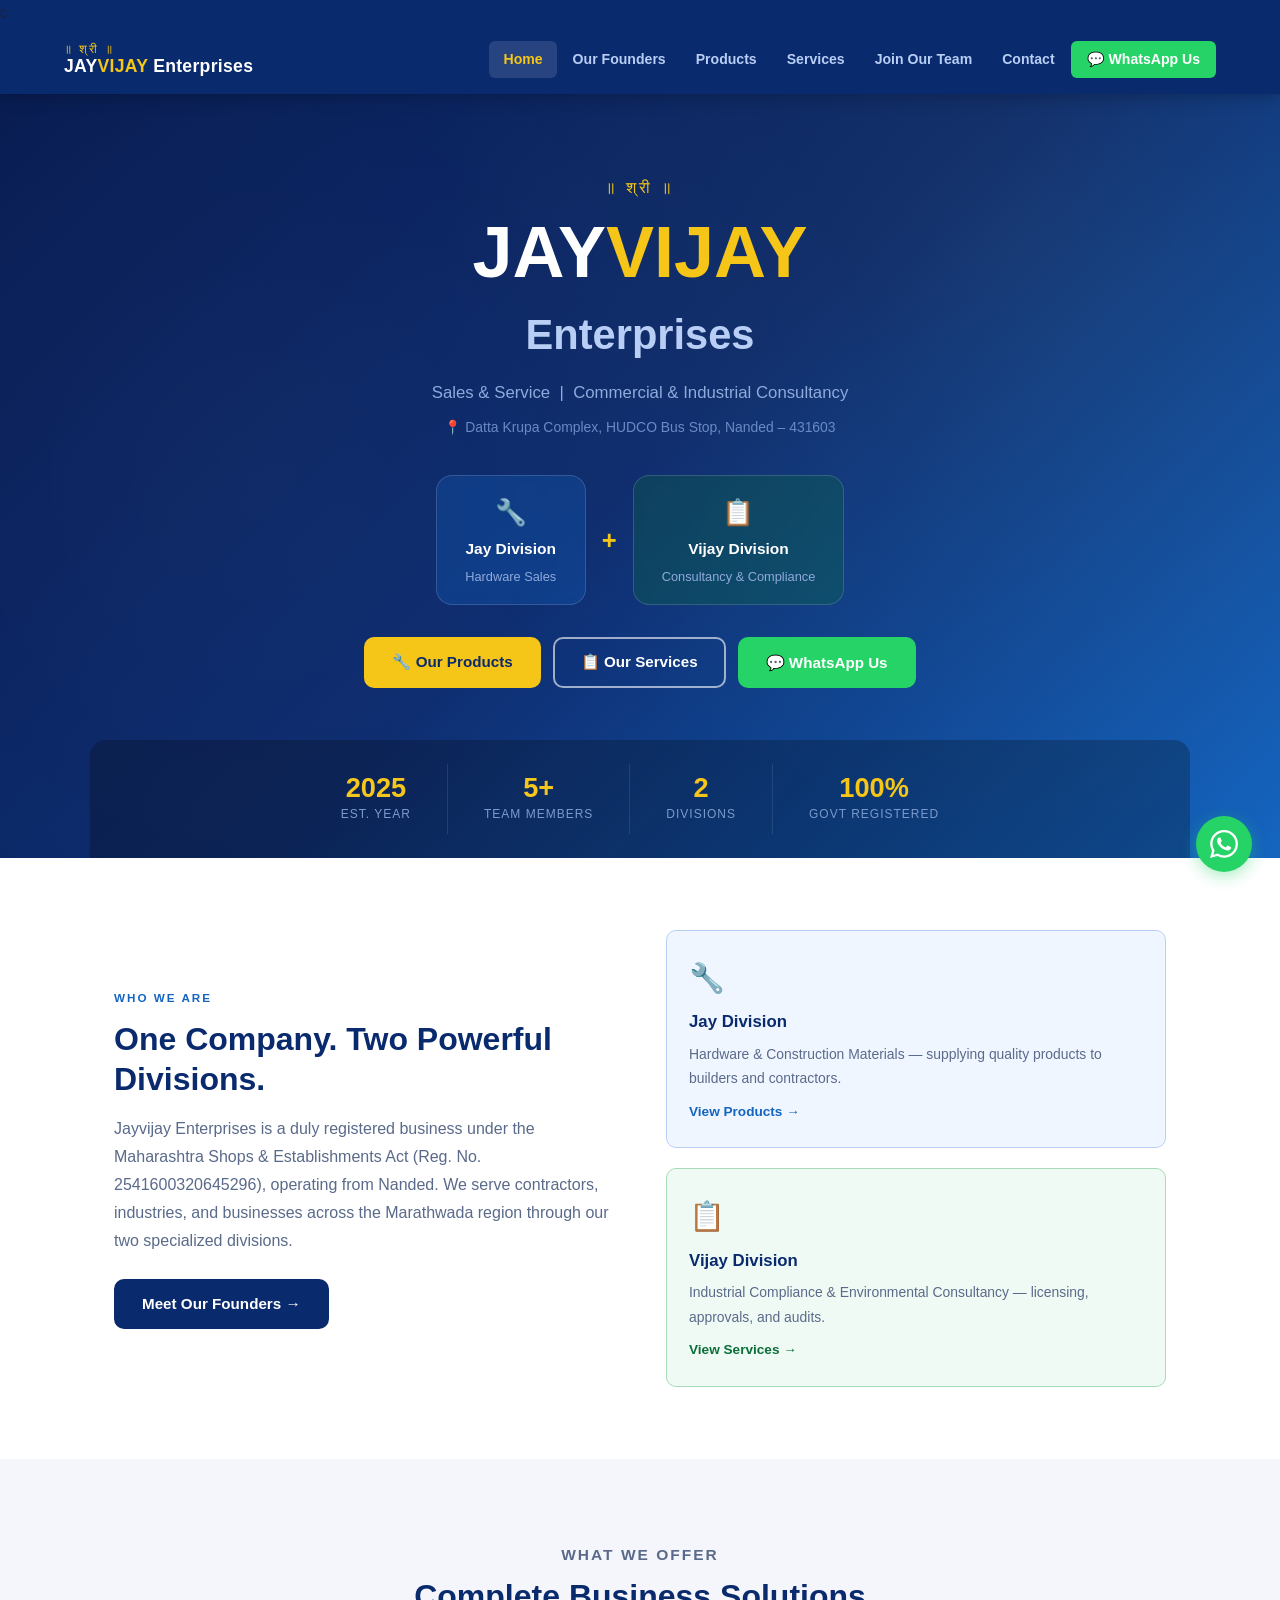
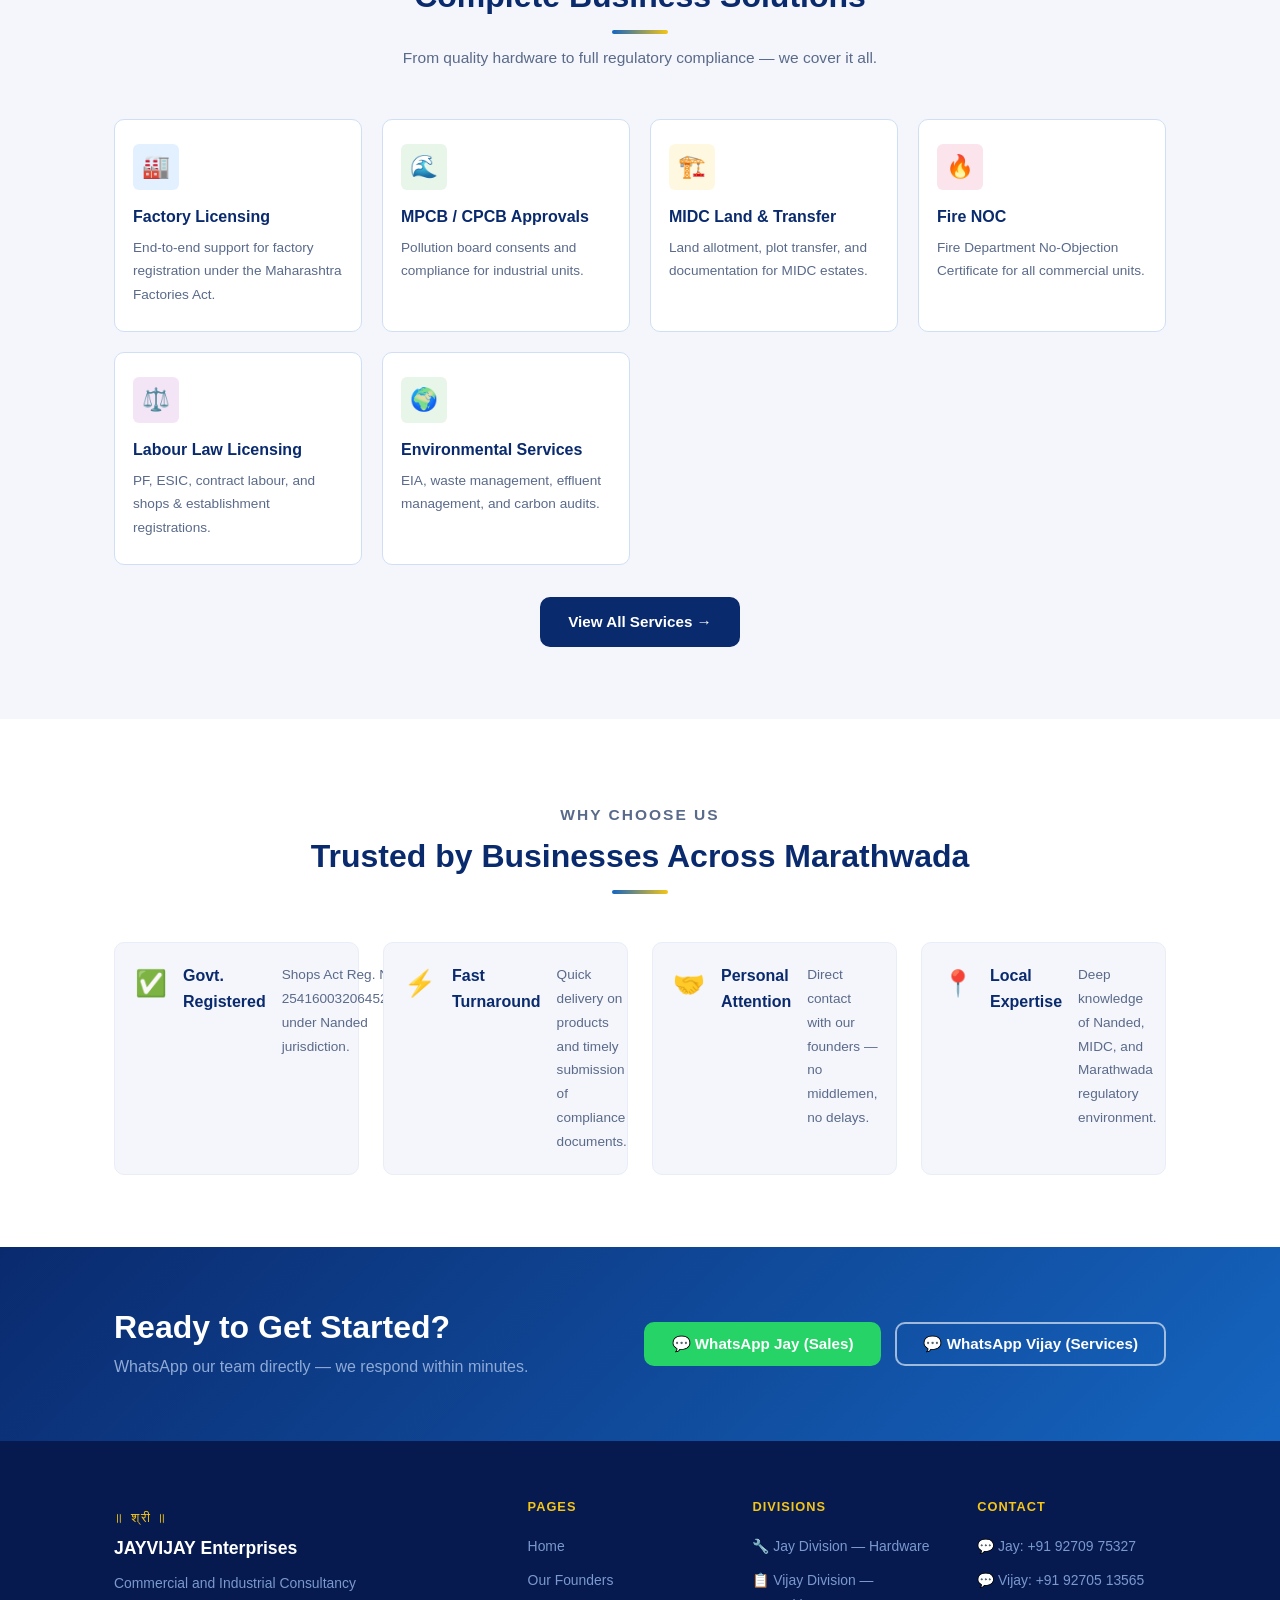
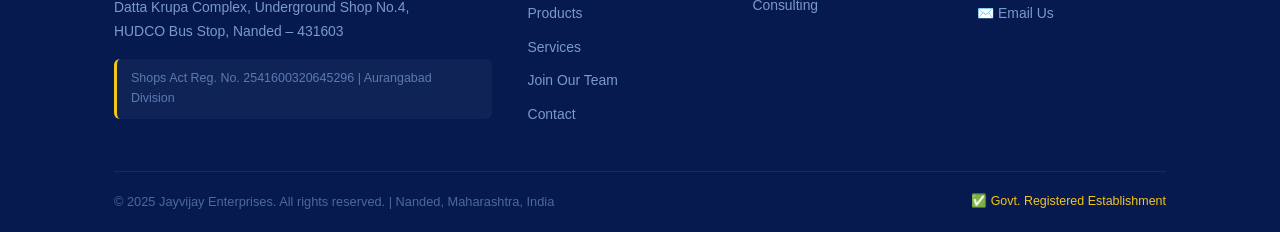
==== index.html @ e8ac36f0 "adding first rough website" ====
<!DOCTYPE html>
<html lang="en">
<head>
  <meta charset="UTF-8" />
  <meta name="viewport" content="width=device-width, initial-scale=1.0" />
  <meta name="description" content="Jayvijay Enterprises — Hardware Sales, Industrial Compliance & Environmental Consultancy in Nanded, Maharashtra." />
  <title>Jayvijay Enterprises | Home</title>
  <link rel="icon" href="assets/images/logo/favicon.ico" />
  <link rel="stylesheet" href="assets/css/global.css" />
  <link rel="stylesheet" href="assets/css/home.css" />
</head>
<body>

  <!-- ══ NAVBAR ══ -->
  <nav class="navbar" role="navigation" aria-label="Main navigation">c
    <div class="navbar__inner">
      <a href="index.html" class="navbar__brand">
        <span class="navbar__shri">॥ श्री ॥</span>
        <span class="navbar__name">JAY<span>VIJAY</span> Enterprises</span>
      </a>
      <div class="navbar__links" id="navLinks">
        <a href="index.html">Home</a>
        <a href="founders.html">Our Founders</a>
        <a href="products.html">Products</a>
        <a href="services.html">Services</a>
        <a href="careers.html">Join Our Team</a>
        <a href="contact.html">Contact</a>
        <a href="contact.html" class="navbar__cta">💬 WhatsApp Us</a>
      </div>
      <button class="navbar__toggle" aria-label="Toggle navigation" aria-expanded="false">
        <span></span><span></span><span></span>
      </button>
    </div>
  </nav>

  <!-- ══ HERO ══ -->
  <section class="hero" aria-label="Hero">
    <div class="hero__bg-pattern" aria-hidden="true"></div>
    <div class="container hero__content">
      <p class="hero__shri">॥ श्री ॥</p>
      <h1 class="hero__title">
        <span class="hero__jay">JAY</span><span class="hero__vijay">VIJAY</span><br>
        <span class="hero__ent">Enterprises</span>
      </h1>
      <p class="hero__sub">Sales &amp; Service &nbsp;|&nbsp; Commercial &amp; Industrial Consultancy</p>
      <p class="hero__location">📍 Datta Krupa Complex, HUDCO Bus Stop, Nanded – 431603</p>

      <!-- Divisions -->
      <div class="hero__divisions">
        <div class="hero__div hero__div--jay">
          <span class="div-icon">🔧</span>
          <strong>Jay Division</strong>
          <p>Hardware Sales</p>
        </div>
        <div class="hero__div-sep">+</div>
        <div class="hero__div hero__div--vijay">
          <span class="div-icon">📋</span>
          <strong>Vijay Division</strong>
          <p>Consultancy &amp; Compliance</p>
        </div>
      </div>

      <div class="hero__btns">
        <a href="products.html" class="btn btn-primary">🔧 Our Products</a>
        <a href="services.html" class="btn btn-outline">📋 Our Services</a>
        <button class="btn btn-wa" onclick="openWhatsApp('main')">💬 WhatsApp Us</button>
      </div>
    </div>

    <div class="hero__stats container">
      <div class="stat-item">
        <span class="stat-num">2025</span>
        <span class="stat-lbl">Est. Year</span>
      </div>
      <div class="stat-item">
        <span class="stat-num">5+</span>
        <span class="stat-lbl">Team Members</span>
      </div>
      <div class="stat-item">
        <span class="stat-num">2</span>
        <span class="stat-lbl">Divisions</span>
      </div>
      <div class="stat-item">
        <span class="stat-num">100%</span>
        <span class="stat-lbl">Govt Registered</span>
      </div>
    </div>
  </section>

  <!-- ══ ABOUT STRIP ══ -->
  <section class="about-strip">
    <div class="container about-strip__inner">
      <div class="about-strip__text fade-in">
        <p class="about-strip__label">WHO WE ARE</p>
        <h2>One Company. Two Powerful Divisions.</h2>
        <p class="text-muted mt-2">Jayvijay Enterprises is a duly registered business under the Maharashtra Shops &amp; Establishments Act (Reg. No. 2541600320645296), operating from Nanded. We serve contractors, industries, and businesses across the Marathwada region through our two specialized divisions.</p>
        <a href="founders.html" class="btn btn-navy mt-3">Meet Our Founders →</a>
      </div>
      <div class="about-strip__cards fade-in">
        <div class="div-card div-card--jay">
          <div class="div-card__icon">🔧</div>
          <h3>Jay Division</h3>
          <p>Hardware &amp; Construction Materials — supplying quality products to builders and contractors.</p>
          <a href="products.html" class="div-card__link">View Products →</a>
        </div>
        <div class="div-card div-card--vijay">
          <div class="div-card__icon">📋</div>
          <h3>Vijay Division</h3>
          <p>Industrial Compliance &amp; Environmental Consultancy — licensing, approvals, and audits.</p>
          <a href="services.html" class="div-card__link">View Services →</a>
        </div>
      </div>
    </div>
  </section>

  <!-- ══ SERVICES OVERVIEW ══ -->
  <section class="svc-overview" style="background: var(--gray-50); padding: var(--section-pad);">
    <div class="container">
      <div class="section-head fade-in">
        <p class="overline">WHAT WE OFFER</p>
        <h2>Complete Business Solutions</h2>
        <div class="section-divider"></div>
        <p>From quality hardware to full regulatory compliance — we cover it all.</p>
      </div>
      <div class="svc-overview__grid">
        <div class="svc-tile fade-in">
          <div class="svc-tile__icon" style="background:#e3f0ff;">🏭</div>
          <h4>Factory Licensing</h4>
          <p>End-to-end support for factory registration under the Maharashtra Factories Act.</p>
        </div>
        <div class="svc-tile fade-in">
          <div class="svc-tile__icon" style="background:#e8f5e9;">🌊</div>
          <h4>MPCB / CPCB Approvals</h4>
          <p>Pollution board consents and compliance for industrial units.</p>
        </div>
        <div class="svc-tile fade-in">
          <div class="svc-tile__icon" style="background:#fff8e1;">🏗️</div>
          <h4>MIDC Land &amp; Transfer</h4>
          <p>Land allotment, plot transfer, and documentation for MIDC estates.</p>
        </div>
        <div class="svc-tile fade-in">
          <div class="svc-tile__icon" style="background:#fce4ec;">🔥</div>
          <h4>Fire NOC</h4>
          <p>Fire Department No-Objection Certificate for all commercial units.</p>
        </div>
        <div class="svc-tile fade-in">
          <div class="svc-tile__icon" style="background:#f3e5f5;">⚖️</div>
          <h4>Labour Law Licensing</h4>
          <p>PF, ESIC, contract labour, and shops &amp; establishment registrations.</p>
        </div>
        <div class="svc-tile fade-in">
          <div class="svc-tile__icon" style="background:#e8f5e9;">🌍</div>
          <h4>Environmental Services</h4>
          <p>EIA, waste management, effluent management, and carbon audits.</p>
        </div>
      </div>
      <div class="text-center mt-4">
        <a href="services.html" class="btn btn-navy">View All Services →</a>
      </div>
    </div>
  </section>

  <!-- ══ WHY US ══ -->
  <section style="padding: var(--section-pad);">
    <div class="container">
      <div class="section-head fade-in">
        <p class="overline">WHY CHOOSE US</p>
        <h2>Trusted by Businesses Across Marathwada</h2>
        <div class="section-divider"></div>
      </div>
      <div class="why-grid">
        <div class="why-item fade-in"><span class="why-icon">✅</span><h4>Govt. Registered</h4><p>Shops Act Reg. No. 2541600320645296 under Nanded jurisdiction.</p></div>
        <div class="why-item fade-in"><span class="why-icon">⚡</span><h4>Fast Turnaround</h4><p>Quick delivery on products and timely submission of compliance documents.</p></div>
        <div class="why-item fade-in"><span class="why-icon">🤝</span><h4>Personal Attention</h4><p>Direct contact with our founders — no middlemen, no delays.</p></div>
        <div class="why-item fade-in"><span class="why-icon">📍</span><h4>Local Expertise</h4><p>Deep knowledge of Nanded, MIDC, and Marathwada regulatory environment.</p></div>
      </div>
    </div>
  </section>

  <!-- ══ CTA BANNER ══ -->
  <section class="cta-banner">
    <div class="container cta-banner__inner">
      <div class="fade-in">
        <h2>Ready to Get Started?</h2>
        <p>WhatsApp our team directly — we respond within minutes.</p>
      </div>
      <div class="cta-banner__btns fade-in">
        <button class="btn btn-wa" onclick="openWhatsApp('jay', 'Hello Jay, I want to enquire about hardware products.')">
          💬 WhatsApp Jay (Sales)
        </button>
        <button class="btn btn-outline" onclick="openWhatsApp('vijay', 'Hello Vijay, I need help with compliance/licensing services.')">
          💬 WhatsApp Vijay (Services)
        </button>
      </div>
    </div>
  </section>

  <!-- ══ FOOTER ══ -->
  <footer class="footer">
    <div class="container">
      <div class="footer__top">
        <div class="footer__brand">
          <p class="shri">॥ श्री ॥</p>
          <h3>JAYVIJAY Enterprises</h3>
          <p>Commercial and Industrial Consultancy<br>Datta Krupa Complex, Underground Shop No.4,<br>HUDCO Bus Stop, Nanded – 431603</p>
          <div class="footer__reg">Shops Act Reg. No. 2541600320645296 | Aurangabad Division</div>
        </div>
        <div class="footer__col">
          <h4>Pages</h4>
          <ul>
            <li><a href="index.html">Home</a></li>
            <li><a href="founders.html">Our Founders</a></li>
            <li><a href="products.html">Products</a></li>
            <li><a href="services.html">Services</a></li>
            <li><a href="careers.html">Join Our Team</a></li>
            <li><a href="contact.html">Contact</a></li>
          </ul>
        </div>
        <div class="footer__col">
          <h4>Divisions</h4>
          <ul>
            <li><a href="products.html">🔧 Jay Division — Hardware</a></li>
            <li><a href="services.html">📋 Vijay Division — Consulting</a></li>
          </ul>
        </div>
        <div class="footer__col">
          <h4>Contact</h4>
          <ul>
            <li><a href="https://wa.me/919270975327" target="_blank">💬 Jay: +91 92709 75327</a></li>
            <li><a href="https://wa.me/919270513565" target="_blank">💬 Vijay: +91 92705 13565</a></li>
            <li><a href="mailto:mangaldarsewad86@gmail.com">✉️ Email Us</a></li>
          </ul>
        </div>
      </div>
      <div class="footer__bottom">
        <span>© 2025 Jayvijay Enterprises. All rights reserved. | Nanded, Maharashtra, India</span>
        <span class="footer__reg-badge">✅ Govt. Registered Establishment</span>
      </div>
    </div>
  </footer>

  <!-- WhatsApp Float -->
  <a class="wa-float" href="https://wa.me/919370321210" target="_blank" aria-label="Chat on WhatsApp">
    <svg viewBox="0 0 24 24" xmlns="http://www.w3.org/2000/svg"><path d="M17.472 14.382c-.297-.149-1.758-.867-2.03-.967-.273-.099-.471-.148-.67.15-.197.297-.767.966-.94 1.164-.173.199-.347.223-.644.075-.297-.15-1.255-.463-2.39-1.475-.883-.788-1.48-1.761-1.653-2.059-.173-.297-.018-.458.13-.606.134-.133.298-.347.446-.52.149-.174.198-.298.298-.497.099-.198.05-.371-.025-.52-.075-.149-.669-1.612-.916-2.207-.242-.579-.487-.5-.669-.51-.173-.008-.371-.01-.57-.01-.198 0-.52.074-.792.372-.272.297-1.04 1.016-1.04 2.479 0 1.462 1.065 2.875 1.213 3.074.149.198 2.096 3.2 5.077 4.487.709.306 1.262.489 1.694.625.712.227 1.36.195 1.871.118.571-.085 1.758-.719 2.006-1.413.248-.694.248-1.289.173-1.413-.074-.124-.272-.198-.57-.347m-5.421 7.403h-.004a9.87 9.87 0 01-5.031-1.378l-.361-.214-3.741.982.998-3.648-.235-.374a9.86 9.86 0 01-1.51-5.26c.001-5.45 4.436-9.884 9.888-9.884 2.64 0 5.122 1.03 6.988 2.898a9.825 9.825 0 012.893 6.994c-.003 5.45-4.437 9.884-9.885 9.884m8.413-18.297A11.815 11.815 0 0012.05 0C5.495 0 .16 5.335.157 11.892c0 2.096.547 4.142 1.588 5.945L.057 24l6.305-1.654a11.882 11.882 0 005.683 1.448h.005c6.554 0 11.89-5.335 11.893-11.893a11.821 11.821 0 00-3.48-8.413z"/></svg>
  </a>

  <script src="assets/js/global.js"></script>
  <script src="assets/js/home.js"></script>
</body>
</html>
---- assets/css/global.css ----
/* ============================================
   JAYVIJAY ENTERPRISES — GLOBAL STYLESHEET
   assets/css/global.css
   ============================================ */

/* ── Reset & Base ── */
*, *::before, *::after { margin: 0; padding: 0; box-sizing: border-box; }

:root {
  /* Brand Colors */
  --navy:       #0a2a6e;
  --navy-dark:  #061a50;
  --blue:       #1565c0;
  --blue-light: #1e88e5;
  --gold:       #f5c518;
  --gold-dark:  #d4a800;

  /* Neutrals */
  --white:      #ffffff;
  --gray-50:    #f4f6fb;
  --gray-100:   #e8edf7;
  --gray-200:   #d0dff5;
  --gray-400:   #8faad6;
  --gray-600:   #5a6a8a;
  --text:       #1a2340;

  /* Division Colors */
  --jay-color:   #1565c0;
  --vijay-color: #0a6e3a;

  /* WhatsApp */
  --wa-green:    #25d366;
  --wa-dark:     #128c7e;

  /* Typography */
  --font-main: 'Segoe UI', 'Helvetica Neue', Arial, sans-serif;

  /* Spacing */
  --section-pad: 72px 1.5rem;
  --radius-sm:   6px;
  --radius-md:   10px;
  --radius-lg:   16px;

  /* Shadows */
  --shadow-sm:  0 1px 4px rgba(10,42,110,.08);
  --shadow-md:  0 4px 18px rgba(10,42,110,.12);
  --shadow-lg:  0 8px 32px rgba(10,42,110,.16);
}

html { scroll-behavior: smooth; }

body {
  font-family: var(--font-main);
  color: var(--text);
  background: var(--white);
  line-height: 1.6;
  font-size: 16px;
}

img { max-width: 100%; height: auto; display: block; }
a  { text-decoration: none; color: inherit; }
ul { list-style: none; }

/* ── Typography ── */
h1 { font-size: clamp(1.8rem, 4vw, 2.8rem); font-weight: 800; line-height: 1.15; }
h2 { font-size: clamp(1.4rem, 3vw, 2rem);   font-weight: 700; line-height: 1.25; }
h3 { font-size: 1.15rem; font-weight: 700; }
h4 { font-size: 1rem;    font-weight: 700; }
p  { line-height: 1.75; }

/* ── Utilities ── */
.container        { max-width: 1100px; margin: 0 auto; padding: 0 1.5rem; }
.container--sm    { max-width: 760px;  margin: 0 auto; padding: 0 1.5rem; }
.text-center      { text-align: center; }
.text-muted       { color: var(--gray-600); }
.mt-1 { margin-top: .5rem; }
.mt-2 { margin-top: 1rem; }
.mt-3 { margin-top: 1.5rem; }
.mt-4 { margin-top: 2rem; }

/* ── Buttons ── */
.btn {
  display: inline-flex;
  align-items: center;
  gap: 8px;
  padding: 11px 26px;
  border-radius: var(--radius-md);
  font-size: .95rem;
  font-weight: 700;
  border: 2px solid transparent;
  cursor: pointer;
  transition: all .2s ease;
  white-space: nowrap;
}
.btn-primary   { background: var(--gold);  color: var(--navy); border-color: var(--gold); }
.btn-primary:hover { background: var(--gold-dark); border-color: var(--gold-dark); }
.btn-navy      { background: var(--navy);  color: var(--white); border-color: var(--navy); }
.btn-navy:hover{ background: var(--navy-dark); }
.btn-outline   { background: transparent; color: var(--white); border-color: rgba(255,255,255,.6); }
.btn-outline:hover { border-color: var(--gold); color: var(--gold); }
.btn-wa        { background: var(--wa-green); color: var(--white); border-color: var(--wa-green); }
.btn-wa:hover  { background: var(--wa-dark); border-color: var(--wa-dark); }

/* ── Section Headings ── */
.section-head { text-align: center; margin-bottom: 48px; }
.section-head h2 { color: var(--navy); }
.section-head p  { color: var(--gray-600); margin-top: 10px; font-size: .97rem; max-width: 560px; margin-left: auto; margin-right: auto; }
.section-divider {
  width: 56px; height: 4px;
  background: linear-gradient(90deg, var(--blue), var(--gold));
  border-radius: 2px;
  margin: 14px auto 0;
}

/* ── Page Banner ── */
.page-banner {
  background: linear-gradient(135deg, var(--navy) 0%, var(--blue) 100%);
  color: var(--white);
  padding: 60px 1.5rem 52px;
  text-align: center;
}
.page-banner h1 { font-size: clamp(1.7rem, 4vw, 2.4rem); }
.page-banner p  { color: var(--gray-400); margin-top: 10px; font-size: 1rem; }
.breadcrumb {
  display: flex;
  align-items: center;
  justify-content: center;
  gap: 8px;
  font-size: .83rem;
  color: var(--gray-400);
  margin-top: 14px;
}
.breadcrumb a          { color: var(--gold); }
.breadcrumb span       { opacity: .5; }

/* ── NAVBAR ── */
.navbar {
  background: var(--navy);
  position: sticky;
  top: 0;
  z-index: 1000;
  box-shadow: 0 2px 16px rgba(0,0,0,.25);
}
.navbar__inner {
  max-width: 1200px;
  margin: 0 auto;
  padding: 0 1.5rem;
  height: 68px;
  display: flex;
  align-items: center;
  justify-content: space-between;
}
.navbar__brand { display: flex; flex-direction: column; line-height: 1.2; }
.navbar__shri  { font-size: .75rem; color: var(--gold); letter-spacing: 2px; }
.navbar__name  { font-size: 1.1rem; font-weight: 800; color: var(--white); letter-spacing: .3px; }
.navbar__name span { color: var(--gold); }

.navbar__links {
  display: flex;
  align-items: center;
  gap: 2px;
}
.navbar__links a {
  color: #b8cef5;
  font-size: .88rem;
  font-weight: 600;
  padding: 7px 14px;
  border-radius: var(--radius-sm);
  transition: .2s;
}
.navbar__links a:hover,
.navbar__links a.active {
  color: var(--white);
  background: rgba(255,255,255,.12);
}
.navbar__links a.active { color: var(--gold); }

.navbar__cta {
  background: var(--wa-green);
  color: var(--white) !important;
  border-radius: var(--radius-sm);
  padding: 7px 16px !important;
  font-weight: 700 !important;
}
.navbar__cta:hover { background: var(--wa-dark) !important; }

/* Hamburger */
.navbar__toggle {
  display: none;
  flex-direction: column;
  gap: 5px;
  cursor: pointer;
  padding: 6px;
  border: none;
  background: none;
}
.navbar__toggle span {
  width: 24px; height: 2px;
  background: var(--white);
  border-radius: 2px;
  display: block;
  transition: .3s;
}

/* ── FOOTER ── */
.footer {
  background: var(--navy-dark);
  color: var(--gray-400);
}
.footer__top {
  display: grid;
  grid-template-columns: 2fr 1fr 1fr 1fr;
  gap: 36px;
  padding: 56px 0 36px;
}
.footer__brand .shri { color: var(--gold); font-size: .8rem; letter-spacing: 2px; margin-bottom: 6px; }
.footer__brand h3    { color: var(--white); font-size: 1.1rem; font-weight: 800; }
.footer__brand p     { font-size: .87rem; margin-top: 10px; line-height: 1.7; color: #7a99cc; }
.footer__reg         { margin-top: 16px; font-size: .78rem; color: #5a7ab0; padding: 10px 14px; background: rgba(255,255,255,.04); border-radius: var(--radius-sm); border-left: 3px solid var(--gold); }

.footer__col h4    { color: var(--gold); font-size: .8rem; font-weight: 700; letter-spacing: 1px; text-transform: uppercase; margin-bottom: 16px; }
.footer__col ul li { margin-bottom: 8px; }
.footer__col ul li a { font-size: .87rem; color: #7a99cc; transition: .15s; }
.footer__col ul li a:hover { color: var(--white); }

.footer__bottom {
  border-top: 1px solid rgba(255,255,255,.07);
  padding: 20px 0;
  display: flex;
  align-items: center;
  justify-content: space-between;
  font-size: .8rem;
  color: #4a6a9a;
  flex-wrap: wrap;
  gap: 8px;
}
.footer__reg-badge {
  display: flex;
  align-items: center;
  gap: 6px;
  font-size: .78rem;
  color: var(--gold);
}

/* ── WhatsApp Float Button ── */
.wa-float {
  position: fixed;
  bottom: 28px;
  right: 28px;
  z-index: 999;
  width: 56px;
  height: 56px;
  background: var(--wa-green);
  border-radius: 50%;
  display: flex;
  align-items: center;
  justify-content: center;
  box-shadow: 0 4px 16px rgba(37,211,102,.4);
  transition: .2s;
  animation: wa-pulse 2.5s infinite;
}
.wa-float svg { width: 28px; height: 28px; fill: var(--white); }
.wa-float:hover { background: var(--wa-dark); transform: scale(1.08); }
@keyframes wa-pulse {
  0%,100% { box-shadow: 0 4px 16px rgba(37,211,102,.4); }
  50%      { box-shadow: 0 4px 24px rgba(37,211,102,.7); }
}

/* ── Division Badges ── */
.division-badge {
  display: inline-flex;
  align-items: center;
  gap: 6px;
  padding: 4px 14px;
  border-radius: 20px;
  font-size: .78rem;
  font-weight: 700;
  letter-spacing: .3px;
}
.division-badge--jay   { background: #e3f0ff; color: var(--jay-color); }
.division-badge--vijay { background: #e3f7ee; color: var(--vijay-color); }

/* ── Form Elements ── */
.form-group { margin-bottom: 18px; }
.form-group label {
  display: block;
  font-size: .87rem;
  font-weight: 700;
  color: var(--navy);
  margin-bottom: 6px;
}
.form-group input,
.form-group select,
.form-group textarea {
  width: 100%;
  padding: 11px 14px;
  border: 1.5px solid var(--gray-200);
  border-radius: var(--radius-sm);
  font-size: .93rem;
  font-family: var(--font-main);
  color: var(--text);
  background: var(--white);
  outline: none;
  transition: border-color .2s;
}
.form-group input:focus,
.form-group select:focus,
.form-group textarea:focus { border-color: var(--blue); }
.form-group textarea { height: 120px; resize: vertical; }

/* ── Responsive ── */
@media (max-width: 900px) {
  .footer__top { grid-template-columns: 1fr 1fr; gap: 28px; }
}
@media (max-width: 640px) {
  .navbar__links   { display: none; flex-direction: column; position: absolute; top: 68px; left: 0; right: 0; background: var(--navy-dark); padding: 12px; gap: 4px; }
  .navbar__links.open { display: flex; }
  .navbar__toggle  { display: flex; }
  .footer__top     { grid-template-columns: 1fr; gap: 24px; }
  .footer__bottom  { flex-direction: column; text-align: center; }
}
---- assets/css/home.css ----
/* ============================================
   HOME PAGE STYLES — assets/css/home.css
   ============================================ */

/* ── Overline Label ── */
.overline {
  font-size: .75rem;
  font-weight: 700;
  letter-spacing: 2px;
  text-transform: uppercase;
  color: var(--blue);
  margin-bottom: 8px;
  display: block;
}

/* ── HERO ── */
.hero {
  background: linear-gradient(135deg, var(--navy-dark) 0%, var(--navy) 50%, var(--blue) 100%);
  color: var(--white);
  padding: 80px 1.5rem 0;
  position: relative;
  overflow: hidden;
}
.hero__bg-pattern {
  position: absolute; inset: 0;
  background-image: radial-gradient(circle at 20% 50%, rgba(255,255,255,.03) 0%, transparent 60%),
                    radial-gradient(circle at 80% 20%, rgba(245,197,24,.05) 0%, transparent 50%);
  pointer-events: none;
}
.hero__content { text-align: center; position: relative; z-index: 1; }
.hero__shri     { font-size: 1rem; color: var(--gold); letter-spacing: 3px; margin-bottom: 14px; }
.hero__title    { font-size: clamp(2.4rem, 7vw, 4.5rem); font-weight: 900; line-height: 1; margin-bottom: 18px; }
.hero__jay      { color: var(--white); }
.hero__vijay    { color: var(--gold); }
.hero__ent      { font-size: clamp(1.5rem, 4vw, 2.6rem); color: #b8cef5; font-weight: 700; }
.hero__sub      { font-size: 1.05rem; color: #8faadc; margin-bottom: 8px; }
.hero__location { font-size: .87rem; color: #6a8ac5; margin-bottom: 36px; }

/* ── Divisions pills in hero ── */
.hero__divisions {
  display: flex;
  align-items: center;
  justify-content: center;
  gap: 16px;
  flex-wrap: wrap;
  margin-bottom: 32px;
}
.hero__div {
  display: flex;
  flex-direction: column;
  align-items: center;
  gap: 4px;
  padding: 16px 28px;
  border-radius: var(--radius-lg);
  border: 1.5px solid rgba(255,255,255,.15);
  backdrop-filter: blur(4px);
  min-width: 150px;
}
.hero__div--jay   { background: rgba(21,101,192,.3); }
.hero__div--vijay { background: rgba(10,110,58,.3); }
.div-icon { font-size: 1.6rem; }
.hero__div strong { color: var(--white); font-size: .97rem; }
.hero__div p      { color: #8faadc; font-size: .8rem; margin: 0; }
.hero__div-sep    { font-size: 1.6rem; color: var(--gold); font-weight: 900; }

/* ── Hero Buttons ── */
.hero__btns {
  display: flex;
  gap: 12px;
  justify-content: center;
  flex-wrap: wrap;
  padding-bottom: 52px;
}

/* ── Hero Stats Bar ── */
.hero__stats {
  display: flex;
  justify-content: center;
  gap: 0;
  background: rgba(0,0,0,.25);
  border-radius: var(--radius-lg) var(--radius-lg) 0 0;
  margin-top: 0;
  padding: 24px 0;
  flex-wrap: wrap;
}
.stat-item {
  display: flex;
  flex-direction: column;
  align-items: center;
  padding: 10px 36px;
  border-right: 1px solid rgba(255,255,255,.1);
}
.stat-item:last-child { border-right: none; }
.stat-num { font-size: 1.7rem; font-weight: 800; color: var(--gold); line-height: 1; }
.stat-lbl { font-size: .75rem; color: #7a9acc; margin-top: 4px; text-transform: uppercase; letter-spacing: 1px; }

/* ── About Strip ── */
.about-strip { padding: var(--section-pad); }
.about-strip__inner {
  display: grid;
  grid-template-columns: 1fr 1fr;
  gap: 52px;
  align-items: center;
}
.about-strip__label {
  font-size: .73rem;
  font-weight: 700;
  letter-spacing: 2px;
  color: var(--blue);
  text-transform: uppercase;
  margin-bottom: 10px;
}
.about-strip__text h2 { color: var(--navy); }

/* Division Cards */
.about-strip__cards { display: flex; flex-direction: column; gap: 20px; }
.div-card {
  padding: 24px 22px;
  border-radius: var(--radius-md);
  border: 1.5px solid;
  position: relative;
}
.div-card--jay   { border-color: #b8d0f5; background: #f0f6ff; }
.div-card--vijay { border-color: #a8dbb8; background: #f0faf4; }
.div-card__icon  { font-size: 1.8rem; margin-bottom: 8px; }
.div-card h3     { font-size: 1.05rem; color: var(--navy); margin-bottom: 6px; }
.div-card p      { font-size: .87rem; color: var(--gray-600); }
.div-card__link  { display: inline-block; margin-top: 10px; font-size: .85rem; font-weight: 700; color: var(--blue); }
.div-card--vijay .div-card__link { color: var(--vijay-color); }

/* ── Services Grid ── */
.svc-overview__grid {
  display: grid;
  grid-template-columns: repeat(auto-fit, minmax(200px, 1fr));
  gap: 20px;
}
.svc-tile {
  background: var(--white);
  border: 1.5px solid var(--gray-200);
  border-radius: var(--radius-md);
  padding: 24px 18px;
  transition: box-shadow .2s, transform .2s;
}
.svc-tile:hover {
  box-shadow: var(--shadow-md);
  transform: translateY(-3px);
  border-color: var(--blue-light);
}
.svc-tile__icon {
  width: 46px; height: 46px;
  border-radius: var(--radius-sm);
  display: flex; align-items: center; justify-content: center;
  font-size: 1.4rem;
  margin-bottom: 14px;
}
.svc-tile h4 { color: var(--navy); margin-bottom: 6px; }
.svc-tile p  { font-size: .85rem; color: var(--gray-600); }

/* ── Why Us ── */
.why-grid {
  display: grid;
  grid-template-columns: repeat(auto-fit, minmax(220px, 1fr));
  gap: 24px;
}
.why-item {
  display: flex;
  gap: 16px;
  align-items: flex-start;
  padding: 20px;
  background: var(--gray-50);
  border-radius: var(--radius-md);
  border: 1.5px solid var(--gray-100);
}
.why-icon { font-size: 1.6rem; flex-shrink: 0; }
.why-item h4 { color: var(--navy); margin-bottom: 4px; }
.why-item p  { font-size: .85rem; color: var(--gray-600); }

/* ── CTA Banner ── */
.cta-banner {
  background: linear-gradient(135deg, var(--navy), var(--blue));
  padding: 60px 1.5rem;
}
.cta-banner__inner {
  display: flex;
  align-items: center;
  justify-content: space-between;
  gap: 28px;
  flex-wrap: wrap;
}
.cta-banner h2   { color: var(--white); }
.cta-banner p    { color: var(--gray-400); margin-top: 6px; }
.cta-banner__btns{ display: flex; gap: 14px; flex-wrap: wrap; }

/* ── Responsive ── */
@media (max-width: 768px) {
  .about-strip__inner { grid-template-columns: 1fr; gap: 28px; }
  .hero__div { min-width: 130px; padding: 12px 18px; }
  .stat-item { padding: 10px 20px; }
  .cta-banner__inner { flex-direction: column; text-align: center; }
  .cta-banner__btns { justify-content: center; }
}
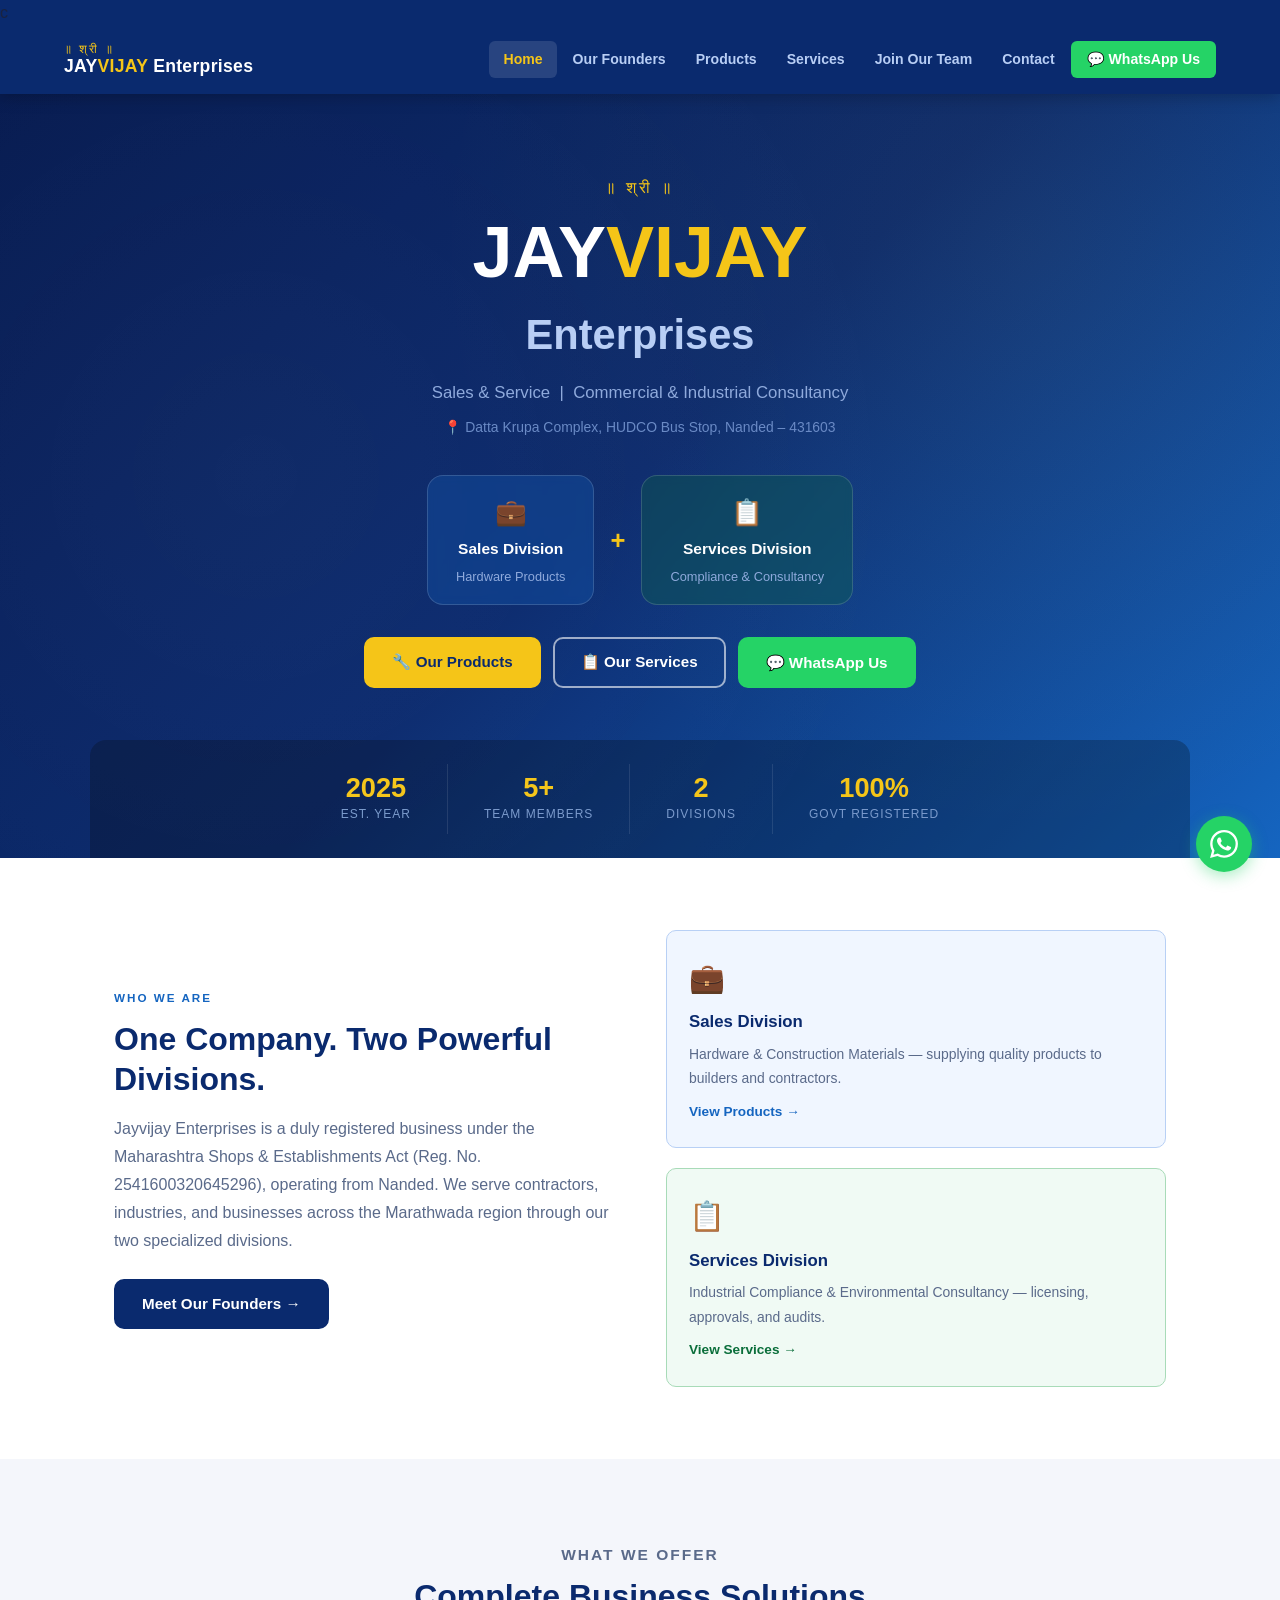
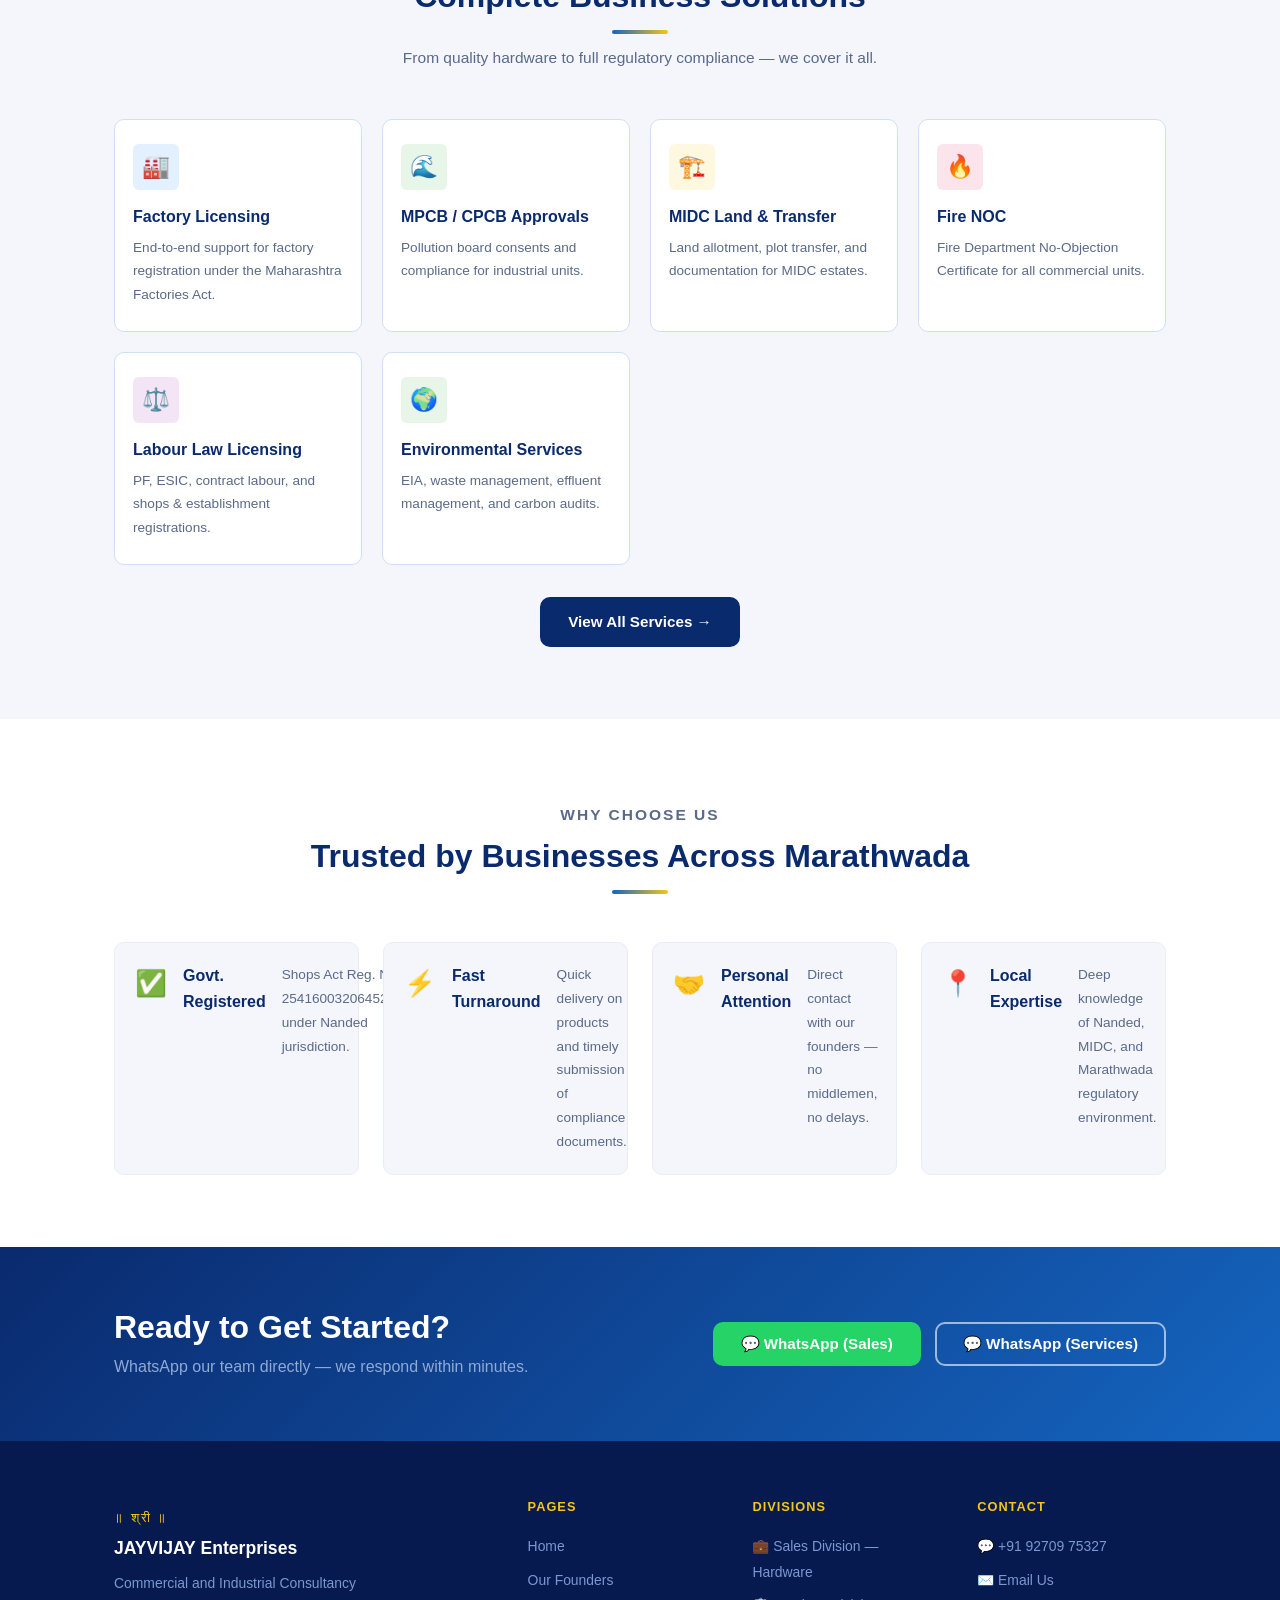
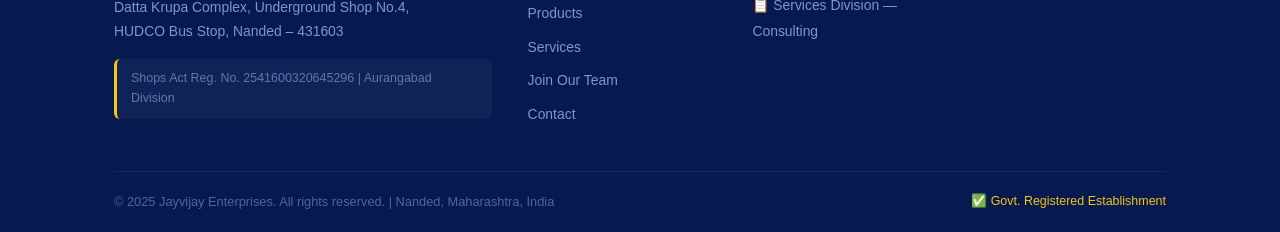
==== commit f99a9cf0: "structuring the website" ====
--- a/index.html
+++ b/index.html
@@ -48,15 +48,15 @@
       <!-- Divisions -->
       <div class="hero__divisions">
         <div class="hero__div hero__div--jay">
-          <span class="div-icon">🔧</span>
-          <strong>Jay Division</strong>
-          <p>Hardware Sales</p>
+          <span class="div-icon">💼</span>
+          <strong>Sales Division</strong>
+          <p>Hardware Products</p>
         </div>
         <div class="hero__div-sep">+</div>
         <div class="hero__div hero__div--vijay">
           <span class="div-icon">📋</span>
-          <strong>Vijay Division</strong>
-          <p>Consultancy &amp; Compliance</p>
+          <strong>Services Division</strong>
+          <p>Compliance & Consultancy</p>
         </div>
       </div>
 
@@ -98,14 +98,14 @@
       </div>
       <div class="about-strip__cards fade-in">
         <div class="div-card div-card--jay">
-          <div class="div-card__icon">🔧</div>
-          <h3>Jay Division</h3>
+          <div class="div-card__icon">💼</div>
+          <h3>Sales Division</h3>
           <p>Hardware &amp; Construction Materials — supplying quality products to builders and contractors.</p>
           <a href="products.html" class="div-card__link">View Products →</a>
         </div>
         <div class="div-card div-card--vijay">
           <div class="div-card__icon">📋</div>
-          <h3>Vijay Division</h3>
+          <h3>Services Division</h3>
           <p>Industrial Compliance &amp; Environmental Consultancy — licensing, approvals, and audits.</p>
           <a href="services.html" class="div-card__link">View Services →</a>
         </div>
@@ -185,11 +185,11 @@
         <p>WhatsApp our team directly — we respond within minutes.</p>
       </div>
       <div class="cta-banner__btns fade-in">
-        <button class="btn btn-wa" onclick="openWhatsApp('jay', 'Hello Jay, I want to enquire about hardware products.')">
-          💬 WhatsApp Jay (Sales)
+        <button class="btn btn-wa" onclick="openWhatsApp('main', 'Hello, I want to enquire about hardware products.')">
+          💬 WhatsApp (Sales)
         </button>
-        <button class="btn btn-outline" onclick="openWhatsApp('vijay', 'Hello Vijay, I need help with compliance/licensing services.')">
-          💬 WhatsApp Vijay (Services)
+        <button class="btn btn-outline" onclick="openWhatsApp('main', 'Hello, I need help with compliance/licensing services.')">
+          💬 WhatsApp (Services)
         </button>
       </div>
     </div>
@@ -219,15 +219,14 @@
         <div class="footer__col">
           <h4>Divisions</h4>
           <ul>
-            <li><a href="products.html">🔧 Jay Division — Hardware</a></li>
-            <li><a href="services.html">📋 Vijay Division — Consulting</a></li>
+            <li><a href="products.html">💼 Sales Division — Hardware</a></li>
+            <li><a href="services.html">📋 Services Division — Consulting</a></li>
           </ul>
         </div>
         <div class="footer__col">
           <h4>Contact</h4>
           <ul>
-            <li><a href="https://wa.me/919270975327" target="_blank">💬 Jay: +91 92709 75327</a></li>
-            <li><a href="https://wa.me/919270513565" target="_blank">💬 Vijay: +91 92705 13565</a></li>
+            <li><a href="https://wa.me/919270975327" target="_blank">💬 +91 92709 75327</a></li>
             <li><a href="mailto:mangaldarsewad86@gmail.com">✉️ Email Us</a></li>
           </ul>
         </div>
--- a/assets/css/global.css
+++ b/assets/css/global.css
@@ -311,11 +311,111 @@
 /* ── Responsive ── */
 @media (max-width: 900px) {
   .footer__top { grid-template-columns: 1fr 1fr; gap: 28px; }
+  .container { max-width: 100%; }
+}
+@media (max-width: 768px) {
+  :root {
+    --section-pad: 48px 1.5rem;
+  }
+  h1 { font-size: clamp(1.6rem, 5vw, 2.2rem); }
+  h2 { font-size: clamp(1.2rem, 4vw, 1.8rem); }
+  .navbar__inner { height: 60px; }
+  .navbar__name { font-size: 0.95rem; }
+  .btn { padding: 10px 20px; font-size: 0.9rem; }
+  .page-banner { padding: 48px 1.5rem 40px; }
+  .page-banner h1 { font-size: clamp(1.5rem, 5vw, 2rem); }
+  .section-head { margin-bottom: 32px; }
 }
 @media (max-width: 640px) {
-  .navbar__links   { display: none; flex-direction: column; position: absolute; top: 68px; left: 0; right: 0; background: var(--navy-dark); padding: 12px; gap: 4px; }
+  :root {
+    --section-pad: 36px 1.5rem;
+    --radius-lg: 12px;
+    --radius-md: 8px;
+  }
+  
+  .navbar__links   { display: none; flex-direction: column; position: absolute; top: 60px; left: 0; right: 0; background: var(--navy-dark); padding: 12px; gap: 4px; z-index: 999; }
   .navbar__links.open { display: flex; }
   .navbar__toggle  { display: flex; }
-  .footer__top     { grid-template-columns: 1fr; gap: 24px; }
-  .footer__bottom  { flex-direction: column; text-align: center; }
-}
+  .navbar__links a { padding: 10px 12px; font-size: 0.85rem; }
+  .navbar__cta { padding: 8px 12px !important; }
+  
+  .hero { padding: 60px 1.5rem 0; }
+  .hero__title { font-size: clamp(2rem, 6vw, 3rem); }
+  .hero__divisions { gap: 8px; }
+  .hero__div { min-width: 120px; padding: 12px 14px; font-size: 0.85rem; }
+  .hero__btns { gap: 8px; flex-direction: column; }
+  .hero__stats { flex-direction: column; padding: 20px 0; }
+  .stat-item { padding: 12px 20px; border-right: none; border-bottom: 1px solid rgba(255,255,255,.1); }
+  .stat-item:last-child { border-bottom: none; }
+  
+  .about-strip__inner { grid-template-columns: 1fr; gap: 24px; }
+  .prod-intro__inner { grid-template-columns: 1fr; gap: 28px; }
+  .svc-intro__inner { grid-template-columns: 1fr; gap: 28px; }
+  .prod-intro__highlights { grid-template-columns: 1fr; }
+  .svc-highlights { grid-template-columns: 1fr; }
+  
+  .quick-contact-box { position: static; margin-top: 20px; }
+  .contact-divisions { grid-template-columns: 1fr; }
+  .contact-grid { grid-template-columns: 1fr; gap: 24px; }
+  .info-section { gap: 12px; }
+  
+  .cta-banner { padding: 40px 1.5rem; }
+  .cta-banner__inner { flex-direction: column; text-align: center; gap: 16px; }
+  .cta-banner__btns { justify-content: center; width: 100%; }
+  
+  .btn { width: 100%; justify-content: center; }
+  .btn-wa { width: 100%; }
+  .btn-outline { width: 100%; }
+  
+  .footer__top { grid-template-columns: 1fr; gap: 20px; }
+  .footer__col h4 { margin-bottom: 12px; font-size: 0.85rem; }
+  .footer__col ul li { margin-bottom: 6px; }
+  .footer__col ul li a { font-size: 0.82rem; }
+  .footer__bottom { flex-direction: column; text-align: center; gap: 6px; font-size: 0.75rem; }
+  
+  .wa-float { width: 48px; height: 48px; bottom: 20px; right: 20px; }
+  .wa-float svg { width: 24px; height: 24px; }
+  
+  .section-head { text-align: center; }
+  .section-head p { font-size: 0.9rem; }
+  
+  /* Forms */
+  .form-row { grid-template-columns: 1fr; gap: 12px; }
+  .form-group { margin-bottom: 14px; }
+  .form-group label { font-size: 0.85rem; }
+  .form-group input, .form-group select, .form-group textarea { font-size: 0.9rem; padding: 10px 12px; }
+  
+  /* Cards */
+  .prod-card { border-radius: 12px; }
+  .job-card { border-radius: 12px; }
+  .div-card { padding: 18px 16px; }
+  .svc-card { border-radius: 12px; }
+  
+  /* Grid responsiveness */
+  .products-grid { grid-template-columns: 1fr; }
+  .services-grid { grid-template-columns: 1fr; }
+  .jobs-grid { grid-template-columns: 1fr; }
+  .svc-overview__grid { grid-template-columns: 1fr; }
+  .why-grid { grid-template-columns: 1fr; }
+  .cred-grid { grid-template-columns: 1fr; }
+  
+  .process-steps { flex-direction: column; }
+  .process-arrow { transform: rotate(90deg); margin: 0; }
+  .process-step { min-width: 100%; }
+}
+@media (max-width: 480px) {
+  .navbar__name { font-size: 0.85rem; }
+  .navbar__shri { font-size: 0.65rem; }
+  .hero__title { font-size: clamp(1.6rem, 5vw, 2.4rem); }
+  .hero__ent { font-size: clamp(1.2rem, 4vw, 1.8rem); }
+  .hero__div { padding: 10px 12px; font-size: 0.8rem; }
+  .hero__div-sep { font-size: 1.2rem; }
+  .btn { padding: 9px 16px; font-size: 0.85rem; }
+  .page-banner { padding: 40px 1.5rem 32px; }
+  .hero__stats { padding: 16px 0; }
+  .stat-num { font-size: 1.4rem; }
+  .stat-lbl { font-size: 0.7rem; }
+  .proprietor-info h2 { font-size: 1.4rem; }
+  .division-header { flex-direction: column; text-align: center; }
+  .division-avatar { margin: 0 auto 12px; }
+}
--- a/assets/css/home.css
+++ b/assets/css/home.css
@@ -198,4 +198,32 @@
   .stat-item { padding: 10px 20px; }
   .cta-banner__inner { flex-direction: column; text-align: center; }
   .cta-banner__btns { justify-content: center; }
-}
+  .about-strip__cards { gap: 16px; }
+}
+@media (max-width: 640px) {
+  .hero { padding: 50px 1.5rem 0; }
+  .hero__title { font-size: 2rem; }
+  .hero__ent { font-size: 1.4rem; }
+  .hero__sub { font-size: 0.95rem; }
+  .hero__divisions { gap: 12px; margin-bottom: 24px; }
+  .hero__div { min-width: 110px; padding: 10px 14px; }
+  .hero__div-sep { font-size: 1.2rem; }
+  .hero__btns { gap: 8px; padding-bottom: 32px; }
+  .hero__stats { padding: 16px 0; gap: 0; }
+  .stat-item { padding: 10px 16px; }
+  .stat-num { font-size: 1.4rem; }
+  .stat-lbl { font-size: 0.7rem; }
+  .about-strip__inner { gap: 20px; }
+  .about-strip__text h2 { font-size: 1.4rem; }
+  .about-strip__text p { font-size: 0.9rem; }
+  .div-card { padding: 16px 14px; }
+  .div-card h3 { font-size: 0.95rem; }
+  .div-card p { font-size: 0.82rem; }
+  .svc-overview__grid { grid-template-columns: 1fr; }
+  .svc-tile { padding: 18px 14px; }
+  .why-grid { grid-template-columns: 1fr; }
+  .why-item { padding: 16px; gap: 12px; }
+  .cta-banner { padding: 40px 1.5rem; }
+  .cta-banner h2 { font-size: 1.4rem; }
+  .cta-banner p { font-size: 0.9rem; margin-top: 6px; }
+}
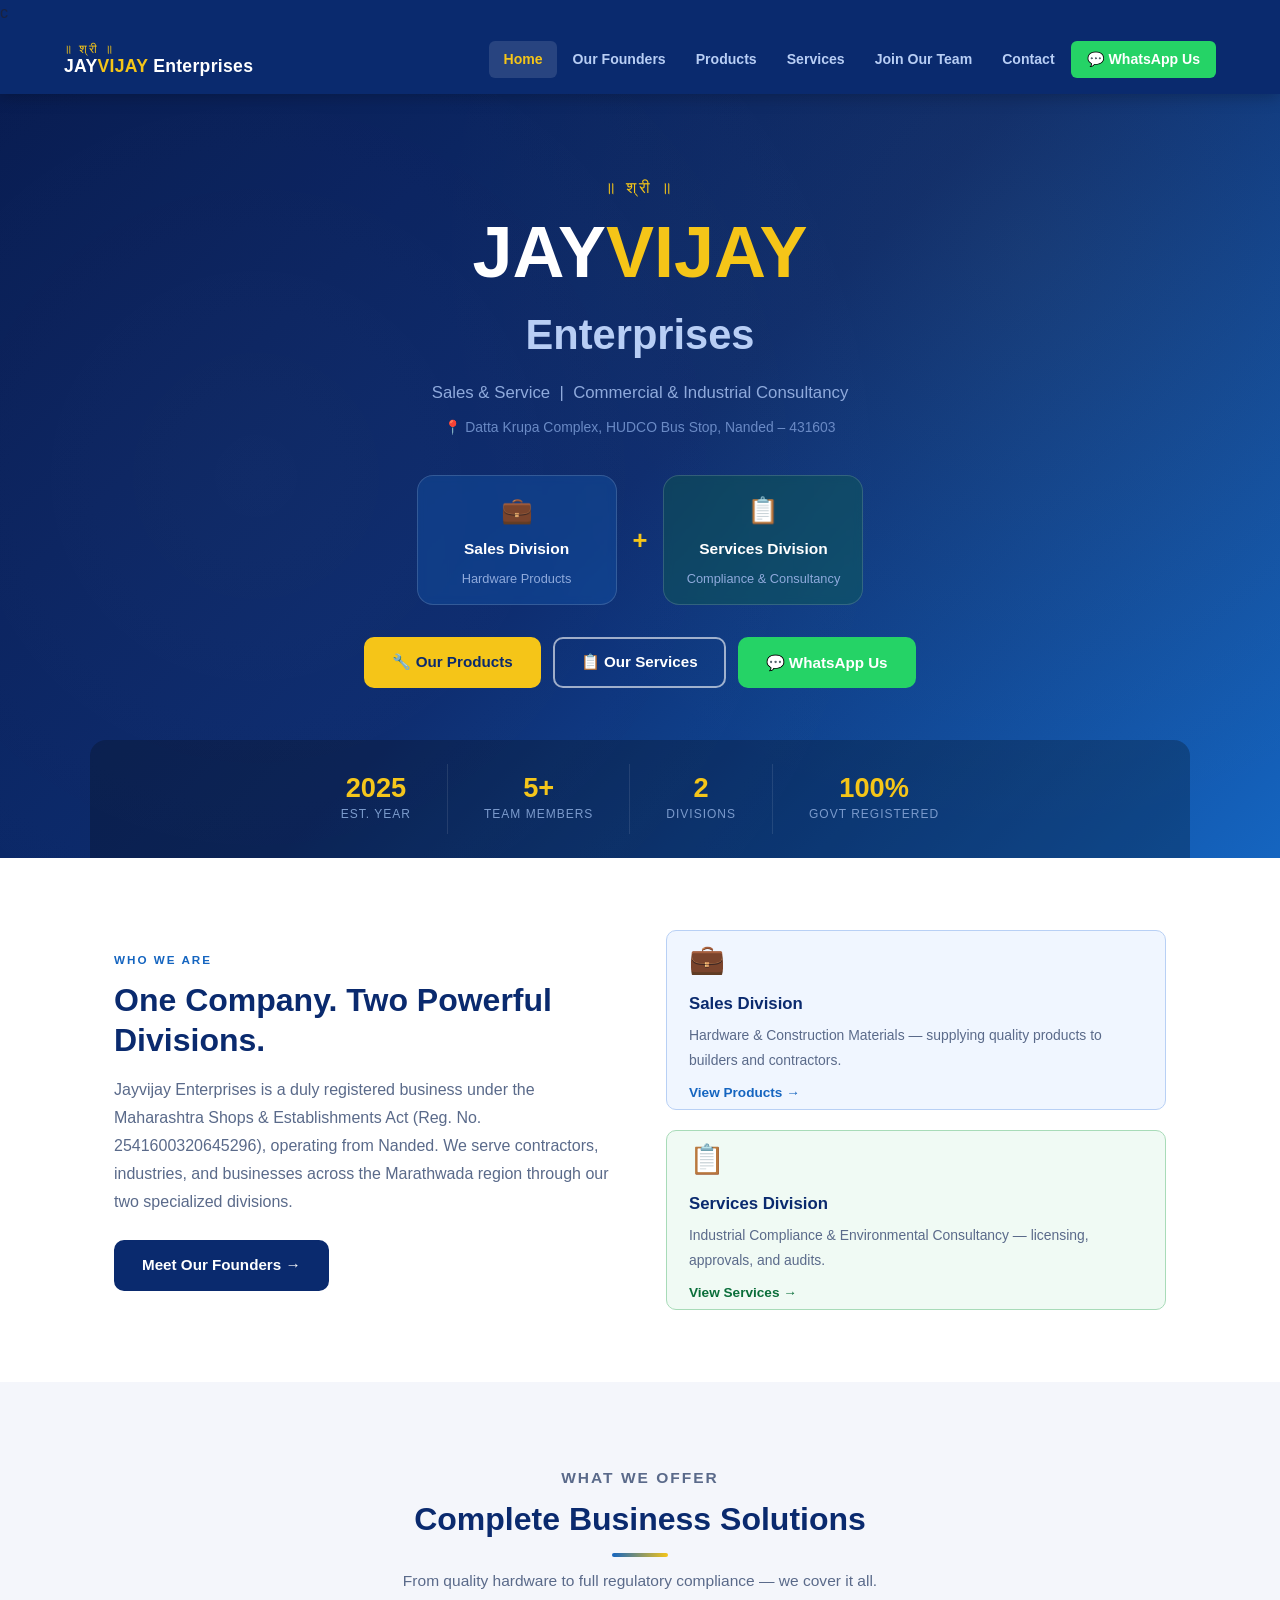
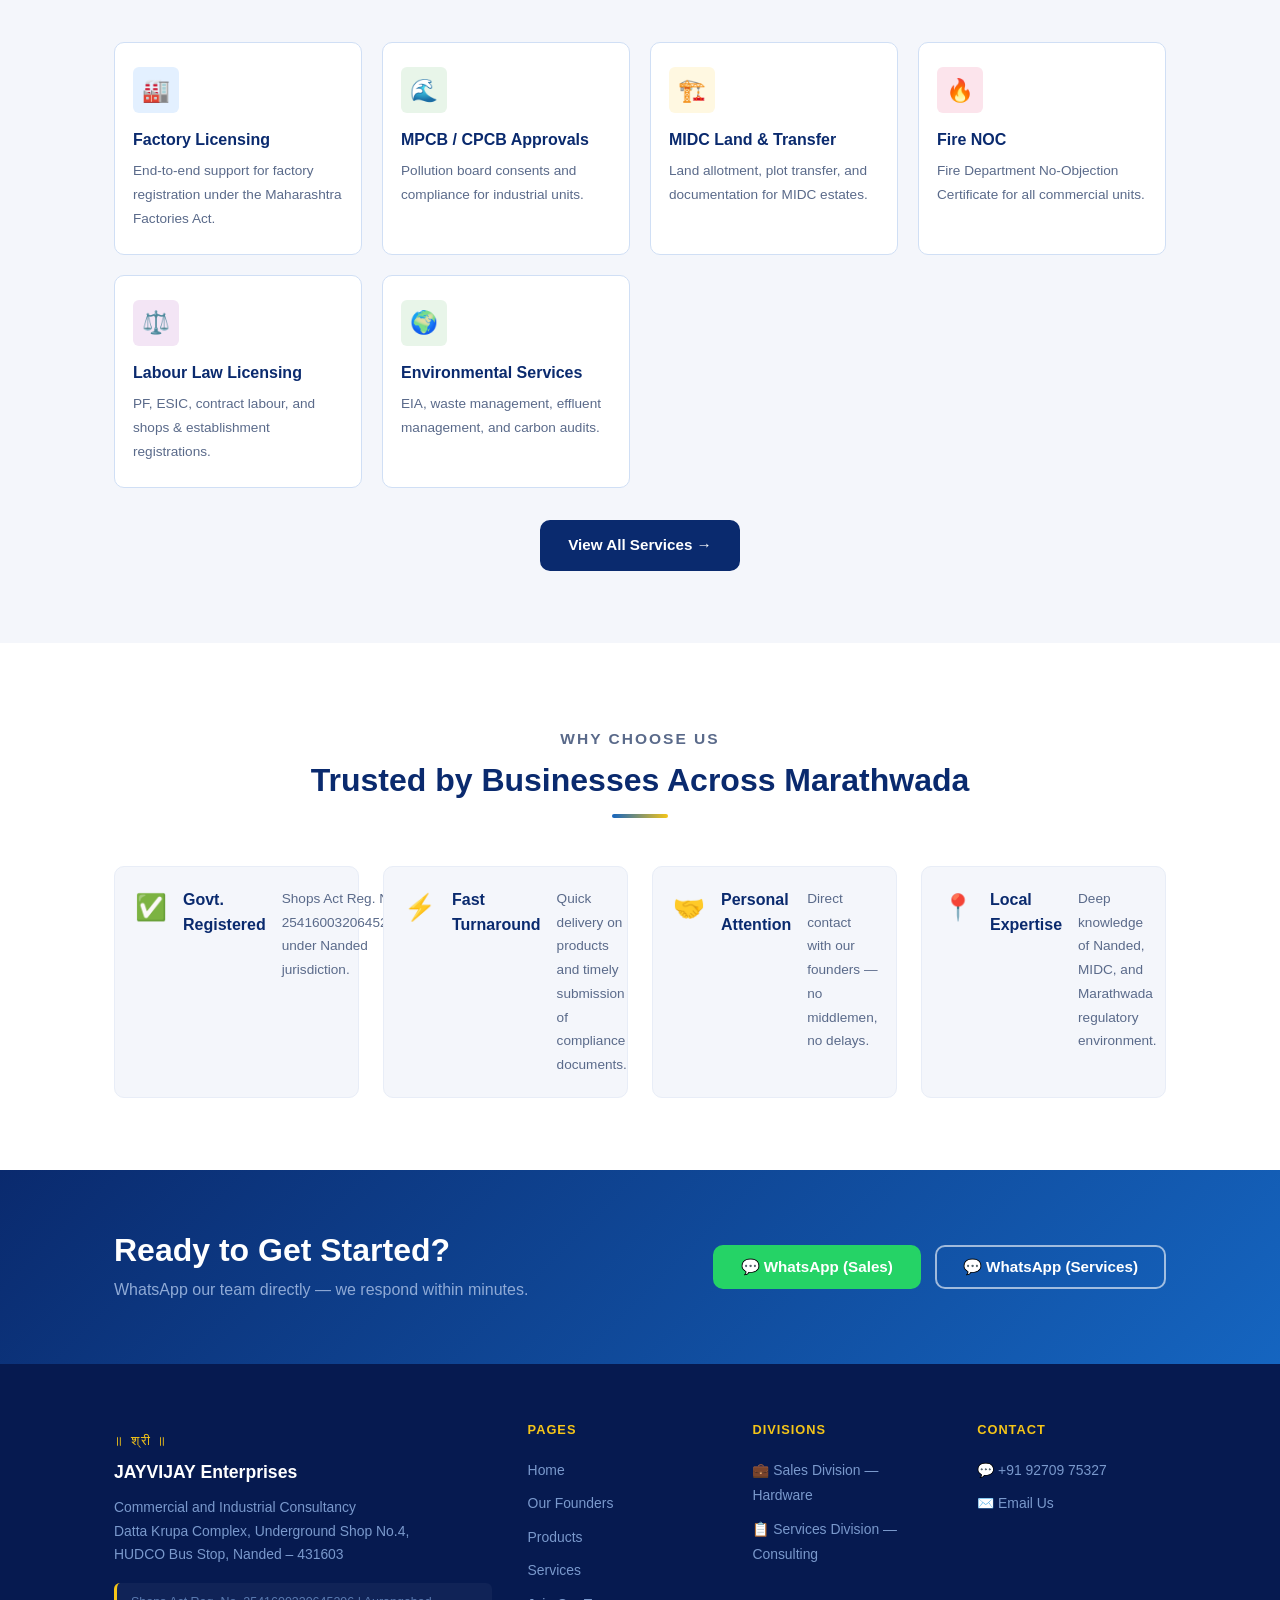
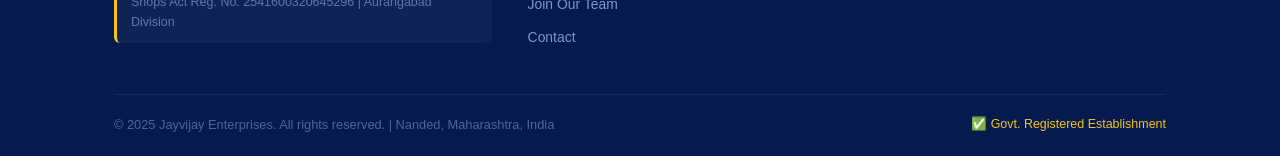
==== commit ba409866: "removing whatsapp float button" ====
--- a/index.html
+++ b/index.html
@@ -238,10 +238,7 @@
     </div>
   </footer>
 
-  <!-- WhatsApp Float -->
-  <a class="wa-float" href="https://wa.me/919370321210" target="_blank" aria-label="Chat on WhatsApp">
-    <svg viewBox="0 0 24 24" xmlns="http://www.w3.org/2000/svg"><path d="M17.472 14.382c-.297-.149-1.758-.867-2.03-.967-.273-.099-.471-.148-.67.15-.197.297-.767.966-.94 1.164-.173.199-.347.223-.644.075-.297-.15-1.255-.463-2.39-1.475-.883-.788-1.48-1.761-1.653-2.059-.173-.297-.018-.458.13-.606.134-.133.298-.347.446-.52.149-.174.198-.298.298-.497.099-.198.05-.371-.025-.52-.075-.149-.669-1.612-.916-2.207-.242-.579-.487-.5-.669-.51-.173-.008-.371-.01-.57-.01-.198 0-.52.074-.792.372-.272.297-1.04 1.016-1.04 2.479 0 1.462 1.065 2.875 1.213 3.074.149.198 2.096 3.2 5.077 4.487.709.306 1.262.489 1.694.625.712.227 1.36.195 1.871.118.571-.085 1.758-.719 2.006-1.413.248-.694.248-1.289.173-1.413-.074-.124-.272-.198-.57-.347m-5.421 7.403h-.004a9.87 9.87 0 01-5.031-1.378l-.361-.214-3.741.982.998-3.648-.235-.374a9.86 9.86 0 01-1.51-5.26c.001-5.45 4.436-9.884 9.888-9.884 2.64 0 5.122 1.03 6.988 2.898a9.825 9.825 0 012.893 6.994c-.003 5.45-4.437 9.884-9.885 9.884m8.413-18.297A11.815 11.815 0 0012.05 0C5.495 0 .16 5.335.157 11.892c0 2.096.547 4.142 1.588 5.945L.057 24l6.305-1.654a11.882 11.882 0 005.683 1.448h.005c6.554 0 11.89-5.335 11.893-11.893a11.821 11.821 0 00-3.48-8.413z"/></svg>
-  </a>
+
 
   <script src="assets/js/global.js"></script>
   <script src="assets/js/home.js"></script>
--- a/assets/css/global.css
+++ b/assets/css/global.css
@@ -100,6 +100,7 @@
 .btn-outline:hover { border-color: var(--gold); color: var(--gold); }
 .btn-wa        { background: var(--wa-green); color: var(--white); border-color: var(--wa-green); }
 .btn-wa:hover  { background: var(--wa-dark); border-color: var(--wa-dark); }
+.btn--full     { width: 100%; justify-content: center; }
 
 /* ── Section Headings ── */
 .section-head { text-align: center; margin-bottom: 48px; }
--- a/assets/css/home.css
+++ b/assets/css/home.css
@@ -49,12 +49,14 @@
   display: flex;
   flex-direction: column;
   align-items: center;
-  gap: 4px;
-  padding: 16px 28px;
+  gap: 6px;
+  padding: 14px 18px;
   border-radius: var(--radius-lg);
   border: 1.5px solid rgba(255,255,255,.15);
   backdrop-filter: blur(4px);
-  min-width: 150px;
+  min-width: 200px;
+  width: 200px;
+  box-sizing: border-box;
 }
 .hero__div--jay   { background: rgba(21,101,192,.3); }
 .hero__div--vijay { background: rgba(10,110,58,.3); }
@@ -119,6 +121,12 @@
   border-radius: var(--radius-md);
   border: 1.5px solid;
   position: relative;
+  box-sizing: border-box;
+  min-height: 180px;
+  height: 180px;
+  display: flex;
+  flex-direction: column;
+  justify-content: center;
 }
 .div-card--jay   { border-color: #b8d0f5; background: #f0f6ff; }
 .div-card--vijay { border-color: #a8dbb8; background: #f0faf4; }
@@ -194,7 +202,12 @@
 /* ── Responsive ── */
 @media (max-width: 768px) {
   .about-strip__inner { grid-template-columns: 1fr; gap: 28px; }
-  .hero__div { min-width: 130px; padding: 12px 18px; }
+  .hero__divisions { flex-direction: column; align-items: center; }
+  .hero__div { width: 260px; min-width: 260px; padding: 12px 16px; }
+  .hero__div-sep { display: none; }
+  .div-icon { font-size: 1.4rem; }
+  .hero__div strong { font-size: .9rem; }
+  .hero__div p { font-size: .78rem; }
   .stat-item { padding: 10px 20px; }
   .cta-banner__inner { flex-direction: column; text-align: center; }
   .cta-banner__btns { justify-content: center; }
@@ -205,10 +218,14 @@
   .hero__title { font-size: 2rem; }
   .hero__ent { font-size: 1.4rem; }
   .hero__sub { font-size: 0.95rem; }
-  .hero__divisions { gap: 12px; margin-bottom: 24px; }
-  .hero__div { min-width: 110px; padding: 10px 14px; }
-  .hero__div-sep { font-size: 1.2rem; }
-  .hero__btns { gap: 8px; padding-bottom: 32px; }
+  .hero__divisions { gap: 12px; margin-bottom: 24px; flex-direction: column; }
+  .hero__div { width: 100%; min-width: 100%; padding: 12px 16px; }
+  .hero__div-sep { display: none; }
+  .div-icon { font-size: 1.3rem; }
+  .hero__div strong { font-size: .88rem; }
+  .hero__div p { font-size: .75rem; }
+  .hero__btns { gap: 8px; padding-bottom: 32px; flex-direction: column; width: 100%; }
+  .hero__btns .btn { width: 100%; justify-content: center; }
   .hero__stats { padding: 16px 0; gap: 0; }
   .stat-item { padding: 10px 16px; }
   .stat-num { font-size: 1.4rem; }
@@ -216,7 +233,7 @@
   .about-strip__inner { gap: 20px; }
   .about-strip__text h2 { font-size: 1.4rem; }
   .about-strip__text p { font-size: 0.9rem; }
-  .div-card { padding: 16px 14px; }
+  .div-card { padding: 16px 14px; min-height: auto; height: auto; }
   .div-card h3 { font-size: 0.95rem; }
   .div-card p { font-size: 0.82rem; }
   .svc-overview__grid { grid-template-columns: 1fr; }
